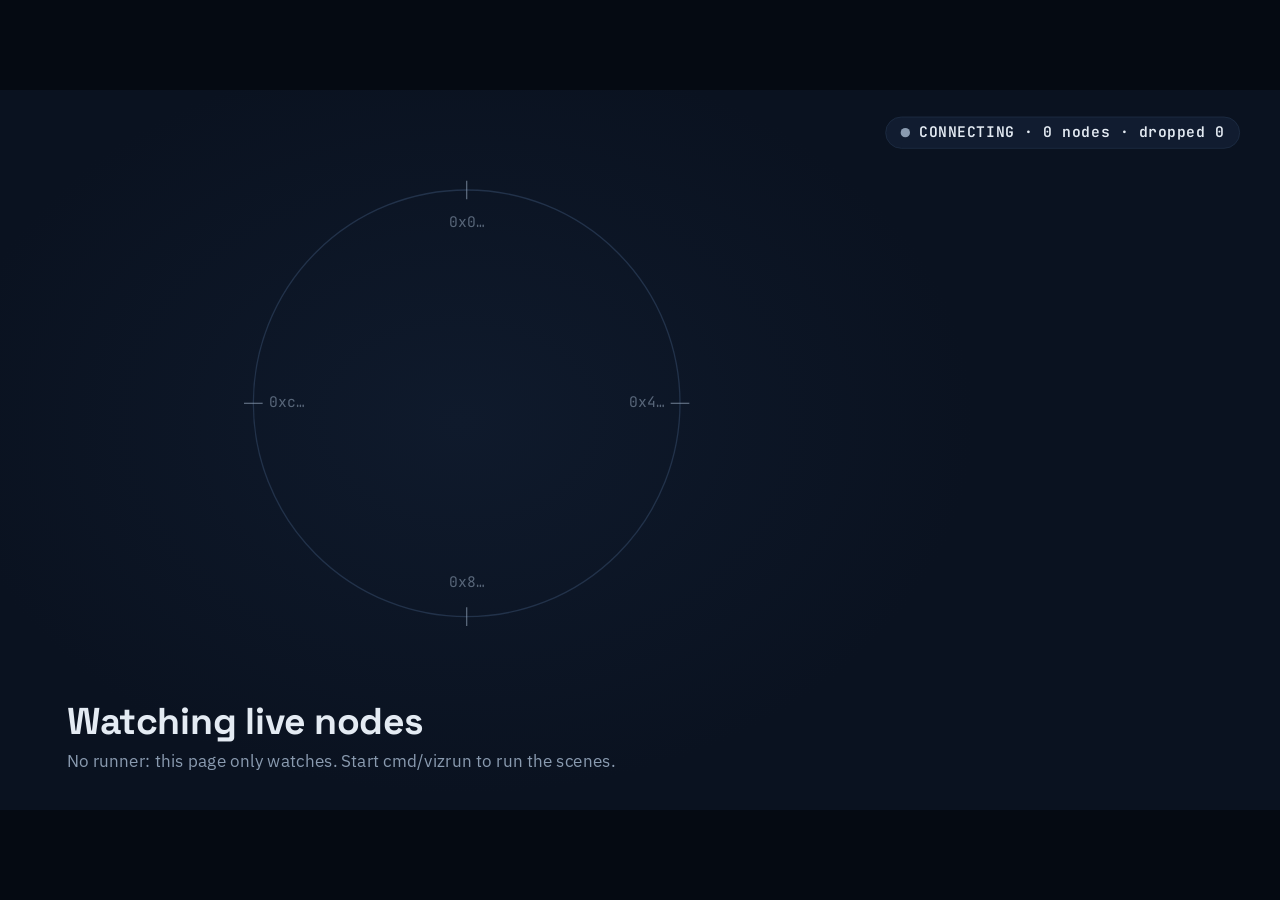
==== viz/index.html @ 38fbc524 "Add a live visualizer: cmd/vizrun runner + viz/ page, eight scenes A browser page that draws real no" ====
<!doctype html>
<!--
  The visualizer page (docs/11-visualizer.md). It only READS nodes through
  their HTTP API (--api): snapshots and one /api/events stream per node.
  It never POSTs to a node: to run the next scene it asks cmd/vizrun
  (POST /viz/next), which serves this page:
    go run ./cmd/vizrun          then open http://127.0.0.1:8790/
  Without the runner, any static server works for watching nodes started
  by hand:  ?nodes=viz0@127.0.0.1:8700,viz1@127.0.0.1:8701
-->
<html lang="en">
<head>
<meta charset="utf-8">
<meta name="viewport" content="width=device-width, initial-scale=1">
<title>P2P Visualizer</title>
<link rel="preconnect" href="https://fonts.googleapis.com">
<link rel="preconnect" href="https://fonts.gstatic.com" crossorigin>
<link rel="stylesheet" href="https://fonts.googleapis.com/css2?family=IBM+Plex+Sans:wght@400;500;600&family=JetBrains+Mono:wght@400;600&family=Space+Grotesk:wght@500;600;700&display=swap">
<link rel="stylesheet" href="viz.css">
</head>
<body>
<div id="stage">
  <header class="badge" id="badge">
    <span class="dot"></span>
    <span id="badge-text">CONNECTING</span>
  </header>

  <svg id="ring" class="ring" viewBox="0 0 1920 1080" width="1920" height="1080" aria-label="Nodes placed on the ID ring"></svg>

  <section class="panel" id="panel" aria-live="polite"></section>

  <section class="ticker" aria-label="Real log lines">
    <ol id="ticker-list"></ol>
  </section>

  <footer class="caption" id="caption">
    <h1 id="scene-title">Trackerless P2P, live</h1>
    <p id="scene-caption">Connecting to the nodes…</p>
  </footer>

  <div class="hint" id="hint"></div>
</div>

<script src="https://cdnjs.cloudflare.com/ajax/libs/gsap/3.12.5/gsap.min.js"></script>
<script src="format.js"></script>
<script src="config.js"></script>
<script src="streams.js"></script>
<script src="ring.js"></script>
<script src="rpc.js"></script>
<script src="replay.js"></script>
<script src="scenes.js"></script>
<script src="main.js"></script>
</body>
</html>
---- viz/viz.css ----
/* The visualizer's look (docs/11-visualizer.md, "Visual direction"):
   dark navy, neutral nodes, cyan = DHT control traffic, amber = file
   payload, red only for failure, green only for "verified".
   The stage is a fixed 1920x1080 canvas, scaled to fit the window by
   main.js, so every size below is in stage pixels. No text under 22 px. */

:root {
  --bg: #0a1220;
  --bg-2: #0f1a2c;
  --panel: rgba(20, 33, 54, 0.72);
  --line: #22324a;
  --ink: #e4ebf3;
  --muted: #8a9bb0;
  --node: #c9d4e2;
  --dht: #4fd6ff;      /* cyan: DHT control traffic */
  --dht-soft: #a8ecff;
  --file: #ffb547;     /* amber: file payload */
  --fail: #ff6b5e;     /* red: failure only */
  --ok: #4fe39a;       /* green: verified only */
  --font-display: "Space Grotesk", "Segoe UI", system-ui, sans-serif;
  --font-body: "IBM Plex Sans", "Segoe UI", system-ui, sans-serif;
  --font-mono: "JetBrains Mono", ui-monospace, Menlo, Consolas, monospace;
  color-scheme: dark;
}

* { box-sizing: border-box; }

html, body {
  margin: 0;
  height: 100%;
  overflow: hidden;
  background: #050a12; /* letterbox around the stage */
}

#stage {
  position: absolute;
  top: 0;
  left: 0;
  width: 1920px;
  height: 1080px;
  transform-origin: 0 0;
  background:
    radial-gradient(1100px 800px at 36% 46%, var(--bg-2), transparent 70%),
    var(--bg);
  color: var(--ink);
  font: 24px/1.4 var(--font-body);
  overflow: hidden;
}

.eyebrow {
  font: 600 22px/1.2 var(--font-mono);
  letter-spacing: 0.1em;
  text-transform: uppercase;
  color: var(--muted);
}
.muted { color: var(--muted); }
b { color: var(--ink); font-weight: 600; }

/* ---- badge: "LIVE · 20 nodes · REPLAY · in order · real 3.1 ms · dropped 0" */
.badge {
  position: absolute;
  top: 40px;
  right: 60px;
  display: flex;
  align-items: center;
  gap: 14px;
  padding: 12px 22px;
  border: 1px solid var(--line);
  border-radius: 999px;
  background: var(--panel);
  font: 600 22px/1 var(--font-mono);
  letter-spacing: 0.06em;
  font-variant-numeric: tabular-nums;
}
.badge .dot { width: 14px; height: 14px; border-radius: 50%; background: var(--muted); }
.badge.live .dot { background: var(--dht); box-shadow: 0 0 14px var(--dht); }
.badge.replay { border-color: var(--dht); }
.badge.warn .dot { background: var(--fail); box-shadow: 0 0 14px var(--fail); }

/* ---- the ring (ring.js) */
.ring { position: absolute; inset: 0; }
.ring-track { fill: none; stroke: var(--line); stroke-width: 2; }
.ring-tick { stroke: var(--muted); stroke-width: 2; opacity: 0.6; }
.ring-mark {
  font: 400 22px var(--font-mono);
  fill: var(--muted);
  opacity: 0.6;
  text-anchor: middle;
  dominant-baseline: middle;
}
.node { cursor: pointer; transition: opacity 0.4s; }
.node-dot { fill: var(--node); stroke: var(--bg); stroke-width: 4; }
.node-halo { fill: none; stroke: var(--dht); stroke-width: 3; opacity: 0; }
.node-halo.file { stroke: var(--file); }
.node-halo.fail { stroke: var(--fail); }
.node-label, .node-idtext {
  text-anchor: middle;
  dominant-baseline: middle;
}
.node-label { font: 600 22px var(--font-display); fill: var(--ink); }
.node-idtext { font: 400 22px var(--font-mono); fill: var(--muted); opacity: 0; }
.node.focus .node-idtext { opacity: 1; }
.node-leader { stroke: var(--line); stroke-width: 1.5; }
.ring.dimmed .node { opacity: 0.25; }
.ring.dimmed .node.lit { opacity: 1; }
.node.focus .node-dot { fill: var(--dht); }
.node.dead .node-dot { fill: #3a4658; stroke: var(--fail); stroke-width: 3; }
.node.dead .node-label { fill: #5d6b80; text-decoration: line-through; }

.edge { stroke: var(--dht); stroke-width: 2.5; opacity: 0.55; }
.edge.fresh { stroke: var(--dht-soft); opacity: 0.7; }
.edge.b0 { opacity: 0.9; }
.edge.b1 { opacity: 0.7; }
.edge.b2 { opacity: 0.55; }

.comet-trail { fill: none; stroke-width: 3; opacity: 0.55; stroke-linecap: round; }
.comet-trail.dht { stroke: var(--dht); }
.comet-trail.reply { stroke: var(--dht-soft); stroke-dasharray: 6 8; opacity: 0.45; }
.comet-trail.file { stroke: var(--file); stroke-width: 4; }
.comet-head.dht { fill: var(--dht); }
.comet-head.reply { fill: var(--dht-soft); }
.comet-head.file { fill: var(--file); }

.key-marker path { fill: var(--bg); stroke: var(--dht); stroke-width: 3; }
.key-marker text {
  font: 600 22px var(--font-mono);
  fill: var(--dht);
  text-anchor: middle;
  dominant-baseline: middle;
}

/* ---- right column: one panel per scene */
.panel {
  position: absolute;
  top: 130px;
  left: 1240px;
  width: 620px;
  max-height: 745px;
  overflow: hidden;
}
.panel > * + * { margin-top: 16px; }
#stage.tall-panel .panel { max-height: 880px; }
#stage.tall-panel .ticker { display: none; }
.big-number { font: 700 120px/1 var(--font-display); font-variant-numeric: tabular-nums; }
.panel-line { font: 500 30px/1.3 var(--font-body); }
.panel-sub { font: 400 24px/1.4 var(--font-body); color: var(--muted); }
.panel-sub b { color: var(--ink); }

.chip {
  display: inline-block;
  margin: 0 10px 10px 0;
  padding: 6px 14px;
  border: 1px solid var(--dht);
  border-radius: 999px;
  color: var(--dht);
  font: 600 22px var(--font-mono);
}
.chip.muted { border-color: var(--line); color: var(--muted); }

.value-box, .magnet code {
  display: block;
  padding: 18px 22px;
  border: 1px solid var(--line);
  border-radius: 18px;
  background: var(--panel);
  font: 600 26px/1.4 var(--font-mono);
  overflow-wrap: anywhere;
}
.value-box:empty { display: none; }
.magnet code { color: var(--dht); margin-top: 10px; }

/* k-buckets */
.buckets { display: grid; gap: 10px; }
.bucket-row {
  display: grid;
  grid-template-columns: 70px 220px 1fr 80px;
  align-items: center;
  gap: 14px;
  padding: 10px 16px;
  border: 1px solid var(--line);
  border-radius: 14px;
  background: var(--panel);
  font: 400 22px var(--font-mono);
}
.b-index { color: var(--muted); }
.b-band { font-family: var(--font-body); }
.b-dots i {
  display: inline-block;
  width: 18px;
  height: 18px;
  margin-right: 8px;
  border-radius: 50%;
  background: var(--dht);
}
.b-count { text-align: right; color: var(--muted); }
.b-count.full { color: var(--dht); font-weight: 600; }

/* lookup rounds */
.rounds { list-style: none; margin: 0; padding: 0; display: grid; gap: 10px; }
.rounds li {
  display: grid;
  grid-template-columns: 130px 1fr;
  gap: 14px;
  padding: 10px 16px;
  border-left: 4px solid var(--dht);
  background: var(--panel);
  font: 400 24px var(--font-mono);
}
.r-n { color: var(--dht); font-weight: 600; }
.verdict { font: 500 26px/1.4 var(--font-body); }
.ok { color: var(--ok); }
.bad { color: var(--fail); }

/* piece grids (scenes 6-8) */
.grids { display: grid; gap: 10px; }
.grid-row { padding: 10px 16px; border: 1px solid var(--line); border-radius: 16px; background: var(--panel); }
.grid-head { display: flex; gap: 14px; align-items: baseline; font: 600 24px var(--font-display); }
.grid-role { font: 400 22px var(--font-mono); color: var(--muted); }
.grid-count { margin-left: auto; font: 600 24px var(--font-mono); font-variant-numeric: tabular-nums; color: var(--file); }
.grid-cells { display: grid; gap: 4px; margin-top: 8px; }
.grid-cells span { height: 16px; border-radius: 4px; background: #1b2940; }
.grid-cells span.have { background: var(--file); }
.grid-row.seeder .grid-cells span.have, .grid-row.new.seeder .grid-cells span.have { background: #d9c08c; }
.grid-row.dead { opacity: 0.45; border-color: var(--fail); }
.grid-row.done { border-color: var(--ok); }
.grid-row.done .grid-count { color: var(--ok); }
.grid-note { margin-top: 4px; font: 400 22px/1.3 var(--font-body); color: var(--muted); }
.grid-note:empty { display: none; }
.grid-note.file { color: var(--file); }
.grid-note.fail { color: var(--fail); }
.grid-note.ok { color: var(--ok); }
.spread { font: 500 24px var(--font-body); }
.banner { font: 600 24px/1.3 var(--font-mono); color: var(--muted); }
.banner:empty { display: none; }
.banner.kill { color: var(--fail); }
.banner.bad { color: var(--fail); text-decoration: underline; }
.hashes { display: grid; gap: 4px; }
.hashes:empty { display: none; }
.hash-line { margin-top: 4px; font: 600 22px var(--font-mono); }
.hash-line.ok { color: var(--ok); }
.hash-line.bad { color: var(--fail); }
.hash-row { display: grid; grid-template-columns: 80px 250px 1fr; gap: 12px; font: 400 22px var(--font-mono); }
.hash-row.ok b { color: var(--ok); }
.hash-row.bad b { color: var(--fail); }

/* outro */
.outro { display: grid; grid-template-columns: 1fr 1fr; gap: 22px 28px; margin: 0; }
.outro dt { font: 600 22px var(--font-mono); color: var(--muted); text-transform: uppercase; letter-spacing: 0.06em; }
.outro dd { margin: 4px 0 0; font: 700 52px/1 var(--font-display); font-variant-numeric: tabular-nums; }

/* ---- the real log lines, bottom right: a few rows, never a wall */
.ticker {
  position: absolute;
  left: 1240px;
  width: 620px;
  bottom: 60px;
}
.ticker ol { list-style: none; margin: 0; padding: 0; }
.ticker li {
  display: grid;
  grid-template-columns: 150px 80px 1fr;
  gap: 10px;
  padding: 6px 0;
  border-top: 1px solid var(--line);
  font: 400 22px/1.3 var(--font-mono);
  white-space: nowrap;
}
.ticker .t { color: var(--muted); font-variant-numeric: tabular-nums; }
.ticker .who { color: var(--ink); font-weight: 600; }
.ticker .msg { overflow: hidden; text-overflow: ellipsis; color: var(--dht); }
.ticker li.file .msg { color: var(--file); }
.ticker li.fail .msg { color: var(--fail); }

/* ---- scene title and caption, bottom left (= the slide title) */
.caption {
  position: absolute;
  left: 100px;
  bottom: 56px;
  max-width: 1060px;
}
.caption h1 { margin: 0; font: 700 56px/1.05 var(--font-display); letter-spacing: -0.01em; }
.caption p { margin: 12px 0 0; font: 400 26px/1.35 var(--font-body); color: var(--muted); }

/* ---- step-mode hint */
.hint {
  position: absolute;
  top: 46px;
  left: 100px;
  font: 600 24px var(--font-mono);
  color: var(--muted);
  opacity: 0;
  transition: opacity 0.4s;
}
.hint.on { opacity: 1; }
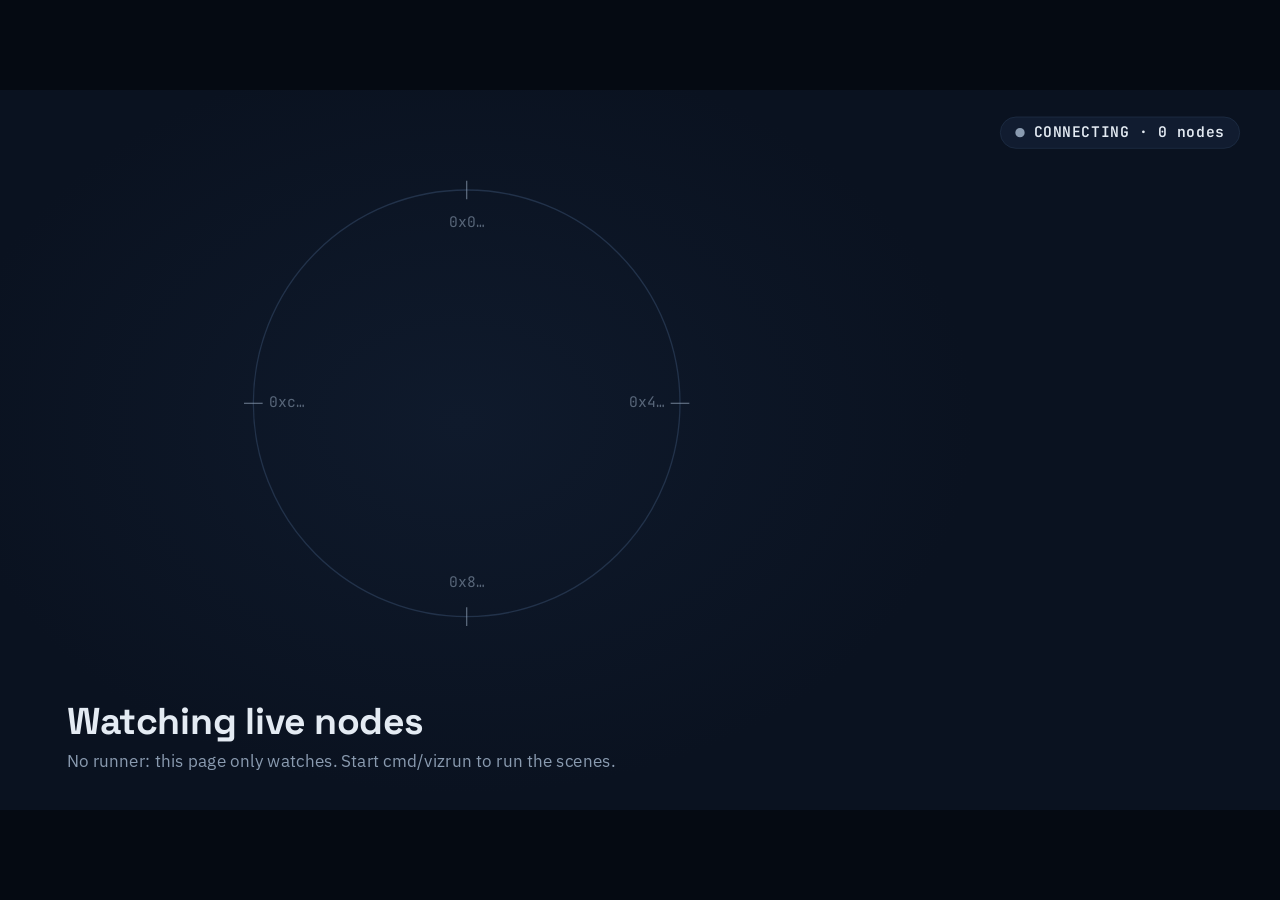
==== commit da66387e: "Merge feature/demo-ready into final-submission Brings in magnet links, give-up-keeps-seeding with re" ====
--- a/viz/index.html
+++ b/viz/index.html
@@ -1,6 +1,6 @@
 <!doctype html>
 <!--
-  The visualizer page (docs/11-visualizer.md). It only READS nodes through
+  The visualizer page (docs/13-visualizer.md). It only READS nodes through
   their HTTP API (--api): snapshots and one /api/events stream per node.
   It never POSTs to a node: to run the next scene it asks cmd/vizrun
   (POST /viz/next), which serves this page:
--- a/viz/viz.css
+++ b/viz/viz.css
@@ -1,4 +1,4 @@
-/* The visualizer's look (docs/11-visualizer.md, "Visual direction"):
+/* The visualizer's look (docs/13-visualizer.md, "Visual direction"):
    dark navy, neutral nodes, cyan = DHT control traffic, amber = file
    payload, red only for failure, green only for "verified".
    The stage is a fixed 1920x1080 canvas, scaled to fit the window by
@@ -140,6 +140,7 @@
 }
 .panel > * + * { margin-top: 16px; }
 #stage.tall-panel .panel { max-height: 880px; }
+#stage.tall-panel .panel > * + * { margin-top: 12px; }
 #stage.tall-panel .ticker { display: none; }
 .big-number { font: 700 120px/1 var(--font-display); font-variant-numeric: tabular-nums; }
 .panel-line { font: 500 30px/1.3 var(--font-body); }
@@ -212,8 +213,8 @@
 .bad { color: var(--fail); }
 
 /* piece grids (scenes 6-8) */
-.grids { display: grid; gap: 10px; }
-.grid-row { padding: 10px 16px; border: 1px solid var(--line); border-radius: 16px; background: var(--panel); }
+.grids { display: grid; gap: 8px; }
+.grid-row { padding: 8px 16px; border: 1px solid var(--line); border-radius: 16px; background: var(--panel); }
 .grid-head { display: flex; gap: 14px; align-items: baseline; font: 600 24px var(--font-display); }
 .grid-role { font: 400 22px var(--font-mono); color: var(--muted); }
 .grid-count { margin-left: auto; font: 600 24px var(--font-mono); font-variant-numeric: tabular-nums; color: var(--file); }
@@ -222,8 +223,15 @@
 .grid-cells span.have { background: var(--file); }
 .grid-row.seeder .grid-cells span.have, .grid-row.new.seeder .grid-cells span.have { background: #d9c08c; }
 .grid-row.dead { opacity: 0.45; border-color: var(--fail); }
+.grid-row.dead .grid-cells, .grid-row.dead .grid-from { display: none; }
 .grid-row.done { border-color: var(--ok); }
 .grid-row.done .grid-count { color: var(--ok); }
+.grid-from { display: flex; flex-wrap: wrap; gap: 4px 16px; margin-top: 6px; font: 400 22px var(--font-mono); color: var(--muted); }
+.grid-from:empty { display: none; }
+.from-chip { display: inline-flex; align-items: center; gap: 8px; }
+.from-chip i { display: inline-block; width: 16px; height: 16px; border-radius: 4px; }
+.from-chip b { color: var(--ink); font-weight: 600; }
+.legend { font: 400 22px var(--font-body); color: var(--muted); }
 .grid-note { margin-top: 4px; font: 400 22px/1.3 var(--font-body); color: var(--muted); }
 .grid-note:empty { display: none; }
 .grid-note.file { color: var(--file); }
@@ -236,17 +244,42 @@
 .banner.bad { color: var(--fail); text-decoration: underline; }
 .hashes { display: grid; gap: 4px; }
 .hashes:empty { display: none; }
-.hash-line { margin-top: 4px; font: 600 22px var(--font-mono); }
+.hash-line { font-weight: 600; }
 .hash-line.ok { color: var(--ok); }
 .hash-line.bad { color: var(--fail); }
 .hash-row { display: grid; grid-template-columns: 80px 250px 1fr; gap: 12px; font: 400 22px var(--font-mono); }
 .hash-row.ok b { color: var(--ok); }
 .hash-row.bad b { color: var(--fail); }
 
-/* outro */
-.outro { display: grid; grid-template-columns: 1fr 1fr; gap: 22px 28px; margin: 0; }
-.outro dt { font: 600 22px var(--font-mono); color: var(--muted); text-transform: uppercase; letter-spacing: 0.06em; }
-.outro dd { margin: 4px 0 0; font: 700 52px/1 var(--font-display); font-variant-numeric: tabular-nums; }
+/* outro: the finale */
+.finale-head {
+  font: 700 64px/1.0 var(--font-display);
+  letter-spacing: -0.02em;
+  background: linear-gradient(100deg, var(--dht) 0%, #a7c7ff 45%, var(--file) 100%);
+  -webkit-background-clip: text;
+  background-clip: text;
+  color: transparent;
+}
+.finale-sub { font: 400 26px/1.35 var(--font-body); color: var(--muted); }
+.tiles { display: grid; grid-template-columns: 1fr 1fr; gap: 12px; }
+.tile {
+  padding: 12px 18px;
+  border: 1px solid var(--line);
+  border-top: 3px solid var(--muted);
+  border-radius: 16px;
+  background: var(--panel);
+}
+.tile.dht { border-top-color: var(--dht); }
+.tile.file { border-top-color: var(--file); }
+.tile.ok { border-top-color: var(--ok); }
+.tile.ink { border-top-color: var(--ink); }
+.tile-n { font: 700 54px/1 var(--font-display); font-variant-numeric: tabular-nums; }
+.tile.dht .tile-n { color: var(--dht); }
+.tile.file .tile-n { color: var(--file); }
+.tile.ok .tile-n { color: var(--ok); }
+.tile-l { margin-top: 6px; font: 400 22px/1.25 var(--font-body); color: var(--muted); }
+.finale-foot { font: 400 22px/1.4 var(--font-body); color: var(--muted); opacity: 0.8; }
+.edge.mesh { stroke: var(--dht); stroke-width: 1.5; opacity: 0.32; }
 
 /* ---- the real log lines, bottom right: a few rows, never a wall */
 .ticker {
@@ -276,8 +309,9 @@
   position: absolute;
   left: 100px;
   bottom: 56px;
-  max-width: 1060px;
-}
+  max-width: 1120px;
+}
+.caption.long h1 { font-size: 42px; }
 .caption h1 { margin: 0; font: 700 56px/1.05 var(--font-display); letter-spacing: -0.01em; }
 .caption p { margin: 12px 0 0; font: 400 26px/1.35 var(--font-body); color: var(--muted); }
 
